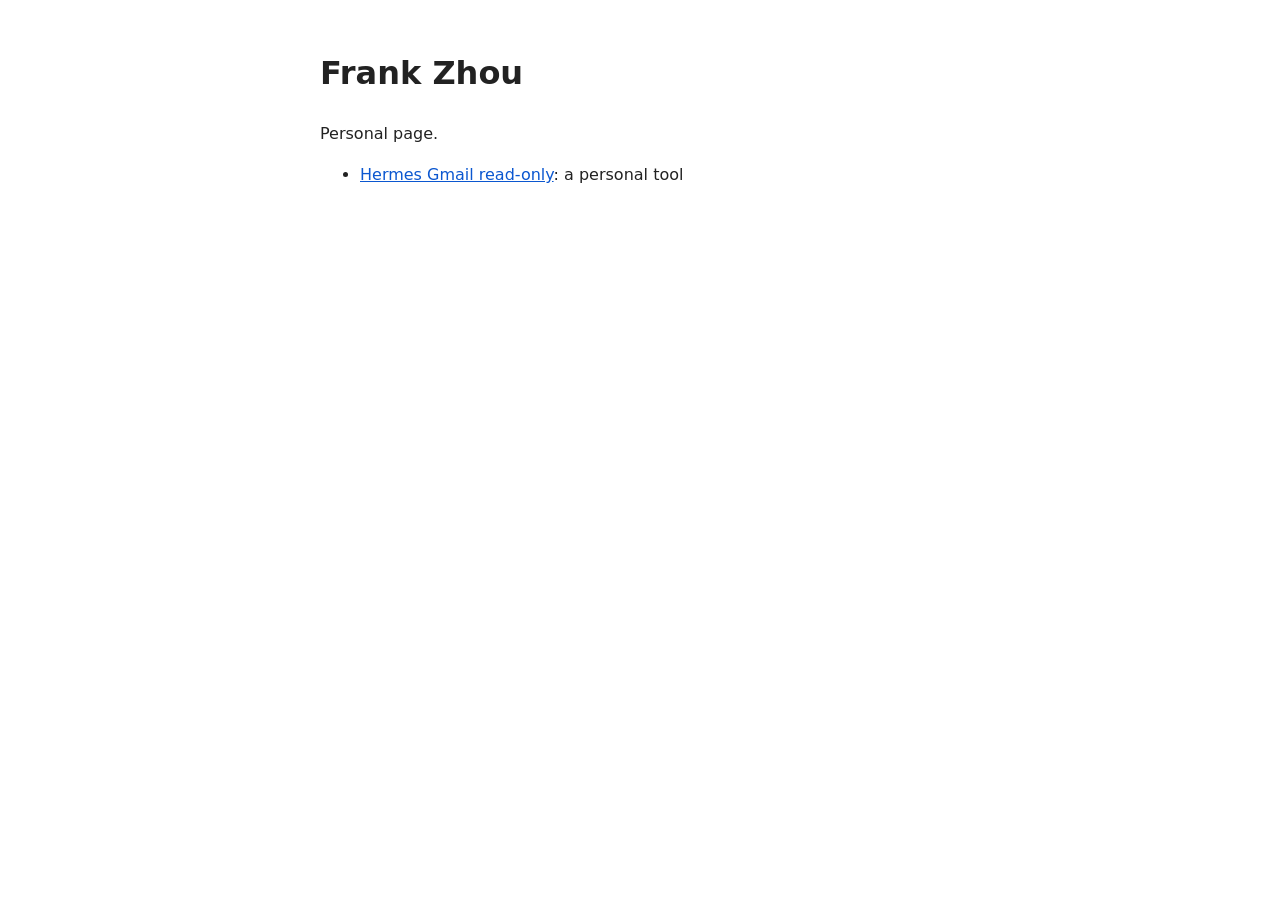
==== index.html @ 93f602d7 "Personal page and Hermes Gmail read-only app pages Co-Authored-By: Claude Opus 5.5 <noreply@anthropi" ====
<!doctype html>
<html lang="en">
<head><meta charset="utf-8"><meta name="viewport" content="width=device-width, initial-scale=1"><title>Frank Zhou</title>
<style>body{font:16px/1.6 system-ui,sans-serif;max-width:40rem;margin:3rem auto;padding:0 1rem;color:#222;background:#fff}a{color:#0b57d0}</style></head>
<body>
<h1>Frank Zhou</h1>
<p>Personal page.</p>
<ul><li><a href="hermes-gmail/">Hermes Gmail read-only</a>: a personal tool</li></ul>
</body>
</html>
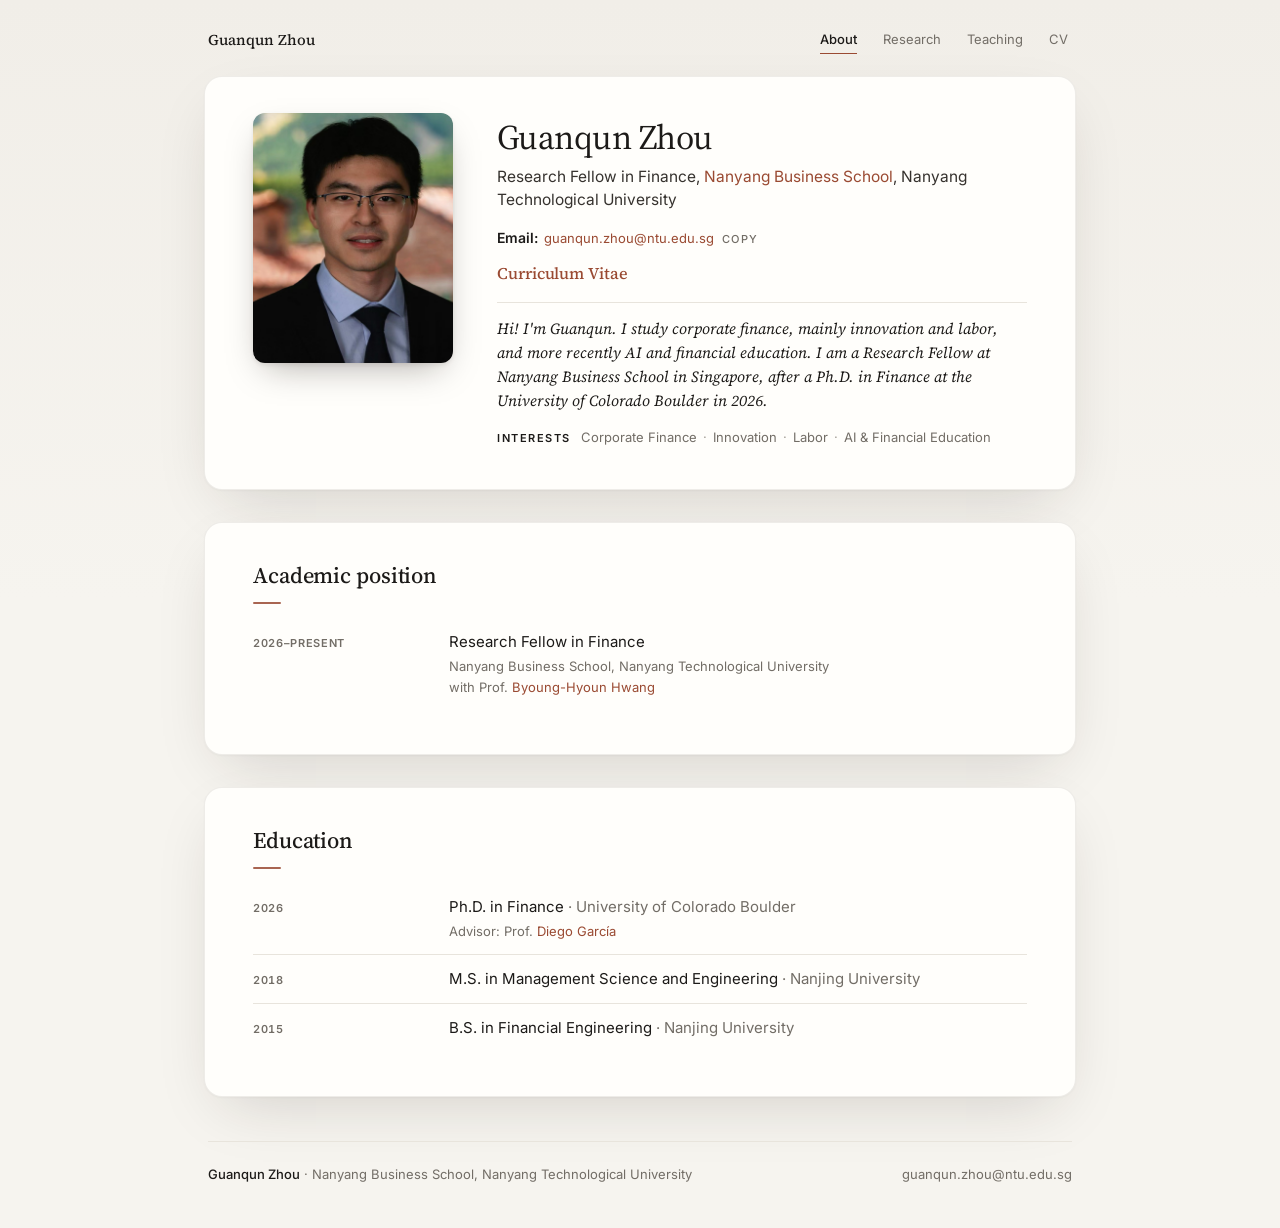
==== commit 239bd3f4: "Publish site 2026-10-26 08:25" ====
--- a/index.html
+++ b/index.html
@@ -1,10 +1,81 @@
 <!doctype html>
 <html lang="en">
-<head><meta charset="utf-8"><meta name="viewport" content="width=device-width, initial-scale=1"><title>Frank Zhou</title>
-<style>body{font:16px/1.6 system-ui,sans-serif;max-width:40rem;margin:3rem auto;padding:0 1rem;color:#222;background:#fff}a{color:#0b57d0}</style></head>
+<head>
+<meta charset="utf-8">
+<meta name="viewport" content="width=device-width, initial-scale=1">
+<title>Guanqun Zhou</title>
+<meta name="description" content="Guanqun Zhou, Research Fellow in Finance at Nanyang Business School, Nanyang Technological University. Corporate finance: innovation, labor, AI and financial education.">
+<link rel="preconnect" href="https://fonts.googleapis.com">
+<link rel="preconnect" href="https://fonts.gstatic.com" crossorigin>
+<link rel="stylesheet" href="https://fonts.googleapis.com/css2?family=Source+Serif+4:ital,opsz,wght@0,8..60,400;0,8..60,500;0,8..60,600;1,8..60,400&family=Inter:wght@400;500;600&display=swap">
+<link rel="stylesheet" href="https://fonts.googleapis.com/css2?family=Noto+Serif+SC:wght@400&text=%E5%91%A8%E5%86%A0%E7%BE%A4&display=swap">
+<link rel="stylesheet" href="style.css">
+<script src="site.js" defer></script>
+</head>
 <body>
-<h1>Frank Zhou</h1>
-<p>Personal page.</p>
-<ul><li><a href="hermes-gmail/">Hermes Gmail read-only</a>: a personal tool</li></ul>
+<svg width="0" height="0" style="position:absolute" aria-hidden="true">
+  <defs>
+    <symbol id="i-chev" viewBox="0 0 12 12"><path d="M2.5 4.5 6 8l3.5-3.5" fill="none" stroke="currentColor" stroke-width="1.6" stroke-linecap="round" stroke-linejoin="round"/></symbol>
+    <symbol id="i-arrow" viewBox="0 0 12 12"><path d="M2 6h8M6.5 2.5 10 6l-3.5 3.5" fill="none" stroke="currentColor" stroke-width="1.6" stroke-linecap="round" stroke-linejoin="round"/></symbol>
+    <symbol id="i-doc" viewBox="0 0 14 14"><path d="M3.5 1.5h4.5l3 3v8h-7.5z M8 1.5v3h3 M5.5 8h4 M5.5 10h3" fill="none" stroke="currentColor" stroke-width="1.3" stroke-linejoin="round" stroke-linecap="round"/></symbol>
+  </defs>
+</svg>
+
+<div class="wrap">
+
+<header class="topbar">
+  <a class="home" href="index.html">Guanqun Zhou</a>
+  <nav aria-label="Site">
+    <a href="index.html" aria-current="page">About</a>
+    <a href="research.html">Research</a>
+    <a href="teaching.html">Teaching</a>
+    <a href="cv.pdf">CV</a>
+  </nav>
+</header>
+
+<main>
+  <section class="card hero about" aria-label="About">
+    <!-- Scene banner: add banner.jpg (about 1900×560, 3.4:1) next to index.html and remove the hidden attribute. -->
+    <div class="banner" role="img" aria-label="Marina Bay, Singapore" hidden></div>
+    <div class="hero-body">
+      <img class="portrait" src="photo.jpg" alt="Portrait of Guanqun Zhou" width="1024" height="1024">
+      <div class="id">
+        <div class="head">
+          <h1 class="name">Guanqun Zhou</h1>
+          <p class="role">Research Fellow in Finance, <a href="https://www.ntu.edu.sg/business" target="_blank" rel="noopener">Nanyang Business School</a>, Nanyang Technological University</p>
+        </div>
+        <dl class="contact-lines">
+          <div><dt>Email:</dt><dd><a class="email" id="email" href="mailto:guanqun.zhou@ntu.edu.sg">guanqun.zhou@ntu.edu.sg</a><button class="copy" id="copyBtn" type="button" aria-label="Copy email address">Copy</button></dd></div>
+        </dl>
+        <a class="cv-link" href="cv.pdf">Curriculum Vitae</a>
+        <p class="greeting">Hi! I'm Guanqun. I study corporate finance, mainly innovation and labor, and more recently AI and financial education. I am a Research Fellow at Nanyang Business School in Singapore, after a Ph.D. in Finance at the University of Colorado Boulder in 2026.</p>
+        <p class="interests"><span class="lbl">Interests</span><span class="nw">Corporate Finance</span> <span class="dot">·</span> <span class="nw">Innovation</span> <span class="dot">·</span> <span class="nw">Labor</span> <span class="dot">·</span> <span class="nw">AI &amp; Financial Education</span></p>
+      </div>
+    </div>
+  </section>
+
+  <section class="card section" aria-labelledby="h-position">
+    <h2 class="sec-title" id="h-position">Academic position</h2>
+    <ul class="rows">
+      <li class="row yearfirst"><span class="k">2026–present</span><span class="what">Research Fellow in Finance<span class="detail">Nanyang Business School, Nanyang Technological University</span><span class="detail">with Prof. <a href="https://www.bhwang.com/index.html" target="_blank" rel="noopener">Byoung-Hyoun Hwang</a></span></span></li>
+    </ul>
+  </section>
+
+  <section class="card section" aria-labelledby="h-education">
+    <h2 class="sec-title" id="h-education">Education</h2>
+    <ul class="rows">
+      <li class="row yearfirst"><span class="k">2026</span><span class="what">Ph.D. in Finance <span class="q">· University of Colorado Boulder</span><span class="detail">Advisor: Prof. <a href="https://leeds-faculty.colorado.edu/garcia/" target="_blank" rel="noopener">Diego García</a></span></span></li>
+      <li class="row yearfirst"><span class="k">2018</span><span class="what">M.S. in Management Science and Engineering <span class="q">· Nanjing University</span></span></li>
+      <li class="row yearfirst"><span class="k">2015</span><span class="what">B.S. in Financial Engineering <span class="q">· Nanjing University</span></span></li>
+    </ul>
+  </section>
+</main>
+
+<footer>
+  <span><span class="name">Guanqun Zhou</span> · Nanyang Business School, Nanyang Technological University</span>
+  <a href="mailto:guanqun.zhou@ntu.edu.sg">guanqun.zhou@ntu.edu.sg</a>
+</footer>
+
+</div>
 </body>
 </html>
--- a/style.css
+++ b/style.css
@@ -0,0 +1,204 @@
+/* guanqunzhou.com — direction D "Charcoal & Rust", multi-page (2026-10-25).
+   Warm paper, near-black ink, one muted rust accent used sparingly (links, short rules, the CV button,
+   the current page in the top bar). Source Serif 4 for the name and headings, Inter for everything else,
+   body 15px. Pages: index.html (About), research.html, teaching.html, papers/*.html; all share this file.
+   Portrait: photo.jpg next to index.html, shown at --portrait wide and 4:5 tall, rounded, soft shadow.
+   A larger photo can replace photo.jpg as-is; keep --portrait <= 180px unless the photo is at least 2x that. */
+:root {
+  --portrait: 200px;
+
+  --page: #f6f4ef;
+  --page-top: #f1eee8;
+  --card: #fffefb;
+  --edge: rgba(40, 32, 24, 0.08);
+  --tint: #f7f4ee;
+  --ink: #1c1a18;
+  --text: #36322e;
+  --muted: #726d66;
+  --faint: #a29d95;
+  --rule: #e8e4dc;
+  --accent: #9a4a32;           /* muted rust */
+  --accent-soft: rgba(154, 74, 50, 0.08);
+  --on-accent: #fffaf6;
+  --band-a: #2b2825;
+  --band-b: #332f2b;
+  --shadow: 0 1px 2px rgba(40, 30, 20, 0.03), 0 22px 60px -20px rgba(40, 30, 20, 0.18);
+
+  --serif: 'Source Serif 4', 'Source Serif Pro', Georgia, 'Times New Roman', serif;
+  --sans: 'Inter', system-ui, -apple-system, 'Segoe UI', Roboto, Arial, sans-serif;
+  --cjk: 'Noto Serif SC', 'Songti SC', 'STSong', 'SimSun', serif;
+  color-scheme: light;
+}
+
+*, *::before, *::after { box-sizing: border-box; }
+html { -webkit-text-size-adjust: 100%; }
+body {
+  margin: 0; min-height: 100vh;
+  background: linear-gradient(180deg, var(--page-top) 0, var(--page) 600px) var(--page);
+  color: var(--text);
+  font-family: var(--sans); font-size: 15px; line-height: 1.6;
+  -webkit-font-smoothing: antialiased; text-rendering: optimizeLegibility;
+}
+a { color: var(--accent); text-decoration: none; }
+a:hover { text-decoration: underline; text-underline-offset: 0.2em; text-decoration-thickness: 1px; }
+a:focus-visible, button:focus-visible { outline: 2px solid var(--accent); outline-offset: 3px; border-radius: 3px; }
+p { margin: 0; }
+h1, h2, h3 { margin: 0; color: var(--ink); }
+ul { list-style: none; margin: 0; padding: 0; }
+[hidden] { display: none !important; }
+
+.wrap { max-width: 920px; margin: 0 auto; padding: 0 24px; }
+
+/* ---------- Top bar ---------- */
+.topbar { display: flex; align-items: center; justify-content: space-between; gap: 16px; padding: 26px 4px 22px; }
+.topbar .home { font-family: var(--serif); font-size: 15px; font-weight: 500; color: var(--ink); letter-spacing: 0.005em; }
+.topbar .home:hover { text-decoration: none; }
+.topbar nav { display: flex; align-items: center; gap: 26px; }
+.topbar nav a { font-size: 13px; color: var(--muted); padding: 3px 0; border-bottom: 1px solid transparent; }
+.topbar nav a:hover { color: var(--ink); text-decoration: none; border-bottom-color: var(--accent); }
+.topbar nav a[aria-current="page"] { color: var(--ink); font-weight: 500; border-bottom-color: var(--accent); }
+.topbar nav a:last-child { margin-right: 4px; }
+
+main > .card:first-child { margin-top: 0; }
+.card { background: var(--card); border: 1px solid var(--edge); border-radius: 18px; box-shadow: var(--shadow); }
+
+/* ---------- Identity card (About) ---------- */
+.hero { overflow: hidden; }
+/* The About card has no band: the portrait sits on the plain card.
+   The charcoal band is kept only on paper pages, where it carries the title. */
+.band { background: linear-gradient(100deg, var(--band-a), var(--band-b)); }
+.banner { height: 200px; background: var(--band-a) center 42% / cover no-repeat; background-image: linear-gradient(rgba(28, 24, 20, 0.04), rgba(28, 24, 20, 0.38)), url("banner.jpg"); }
+.hero-body { display: grid; grid-template-columns: var(--portrait) minmax(0, 1fr); column-gap: 44px; padding: 36px 48px 42px; align-items: start; }
+/* Portrait: a plain 4:5 rectangle with rounded corners and a soft shadow, as on a well-made
+   academic page; no frame, no feather. The square source is cropped to 4:5 by object-fit. */
+.portrait {
+  display: block; width: var(--portrait); height: calc(var(--portrait) * 1.25);
+  object-fit: cover; object-position: center 25%;
+  border-radius: 12px; background: var(--tint);
+  box-shadow: 0 2px 4px rgba(20, 14, 10, 0.08), 0 14px 34px -12px rgba(20, 14, 10, 0.35);
+}
+.id { min-width: 0; padding-top: 6px; }
+h1.name { font-family: var(--serif); font-weight: 400; font-size: clamp(1.8rem, 3vw, 2.15rem); line-height: 1.1; letter-spacing: -0.015em; }
+.cn { display: block; margin-top: 8px; font-family: var(--cjk); font-weight: 400; font-size: 15px; letter-spacing: 0.22em; color: var(--faint); }
+.role { margin-top: 8px; font-size: 15.5px; color: var(--text); line-height: 1.5; }
+.role a { color: var(--accent); }
+.contact-lines { margin: 16px 0 0; }
+.contact-lines div { display: flex; flex-wrap: wrap; align-items: baseline; gap: 4px 6px; font-size: 14px; line-height: 1.6; }
+.contact-lines dt { font-weight: 600; color: var(--ink); }
+.contact-lines dd { margin: 0; }
+.contact-lines dd a { color: var(--accent); }
+.cv-link { display: inline-block; margin-top: 10px; font-family: var(--serif); font-size: 1.02rem; font-weight: 500; color: var(--accent); letter-spacing: -0.005em; }
+.greeting { margin-top: 16px; padding-top: 14px; border-top: 1px solid var(--rule); max-width: 44rem; font-family: var(--serif); font-style: italic; font-size: 15.5px; line-height: 1.55; color: var(--ink); text-wrap: pretty; }
+.interests { margin-top: 14px; font-size: 13px; color: var(--muted); }
+.interests .lbl { font-size: 11px; font-weight: 600; letter-spacing: 0.14em; text-transform: uppercase; color: var(--ink); margin-right: 10px; }
+.interests .nw { white-space: nowrap; }
+.interests .dot { color: var(--faint); margin: 0 2px; }
+
+.contact { margin-top: 22px; display: flex; flex-wrap: wrap; align-items: center; gap: 10px 16px; }
+.cv-btn { display: inline-flex; align-items: center; gap: 7px; font-size: 13px; font-weight: 500; padding: 6px 14px; border-radius: 999px; color: var(--on-accent); background: var(--accent); }
+.cv-btn:hover { text-decoration: none; filter: brightness(1.07); }
+.cv-btn svg { width: 13px; height: 13px; }
+.email { font-size: 13px; color: var(--text); }
+.copy { font: 500 11px/1 var(--sans); letter-spacing: 0.12em; text-transform: uppercase; color: var(--muted); background: none; border: 0; padding: 4px 2px; margin-left: 6px; cursor: pointer; }
+.copy:hover { color: var(--accent); }
+
+/* ---------- Sections ---------- */
+.section { margin-top: 32px; padding: 40px 48px 44px; scroll-margin-top: 20px; }
+.section .sec-title { font-family: var(--serif); font-weight: 500; font-size: 1.4rem; line-height: 1.2; letter-spacing: -0.005em; }
+.section .sec-title::after { content: ""; display: block; width: 28px; height: 2px; margin-top: 12px; background: var(--accent); border-radius: 2px; opacity: 0.85; }
+.sub-where { margin-top: 18px; font-size: 13px; color: var(--muted); }
+.label { font-size: 11px; font-weight: 600; letter-spacing: 0.14em; text-transform: uppercase; color: var(--muted); }
+.group-label { display: flex; align-items: center; gap: 12px; margin-top: 30px; }
+.group-label::after { content: ""; flex: 1; height: 1px; background: var(--rule); }
+
+/* Papers */
+.paper { padding: 20px 0 22px; border-bottom: 1px solid var(--rule); }
+.paper:last-child { border-bottom: 0; padding-bottom: 0; }
+.paper-title { font-family: var(--serif); font-weight: 600; font-size: 1.1rem; line-height: 1.38; letter-spacing: -0.003em; text-wrap: pretty; }
+.paper-title a { color: inherit; }
+.paper-title a:hover { color: var(--accent); text-decoration: none; }
+.meta { margin-top: 5px; font-size: 13px; color: var(--muted); line-height: 1.55; }
+.meta a { color: var(--text); text-decoration: underline; text-decoration-color: var(--rule); text-underline-offset: 0.22em; }
+.meta a:hover { color: var(--accent); text-decoration-color: var(--accent); }
+.actions { margin-top: 9px; display: flex; gap: 18px; align-items: center; }
+.tbtn { display: inline-flex; align-items: center; gap: 5px; font: 500 13px/1.4 var(--sans); color: var(--accent); background: none; border: 0; padding: 0; cursor: pointer; }
+.tbtn:hover { text-decoration: underline; text-underline-offset: 0.2em; }
+.tbtn svg { width: 11px; height: 11px; transition: transform .2s ease; }
+.tbtn[aria-expanded="true"] svg { transform: rotate(180deg); }
+.abstract { margin-top: 14px; padding: 18px 22px 18px; border-radius: 10px; background: var(--tint); }
+.abstract p.text { font-family: var(--serif); font-size: 15px; line-height: 1.65; color: var(--text); max-width: 44rem; hyphens: auto; text-wrap: pretty; }
+.abstract .talks { margin-top: 12px; font-size: 13px; color: var(--muted); }
+.abstract .talks b { font-weight: 600; color: var(--ink); }
+.note { color: var(--faint); }
+
+/* Rows (teaching, education) */
+.rows { margin-top: 22px; }
+.row { display: grid; grid-template-columns: 172px minmax(0, 1fr) auto; column-gap: 24px; padding: 12px 0; border-top: 1px solid var(--rule); align-items: baseline; }
+.row:first-child { border-top: 0; padding-top: 4px; }
+.row.cont { border-top: 0; padding-top: 2px; }
+.row .k { font-size: 11px; font-weight: 600; letter-spacing: 0.12em; white-space: nowrap; text-transform: uppercase; color: var(--muted); }
+.row .what { color: var(--ink); }
+.row .what .q { color: var(--muted); }
+.row .when { font-size: 13px; color: var(--muted); font-variant-numeric: tabular-nums; white-space: nowrap; }
+.row .detail { display: block; margin-top: 2px; font-size: 13px; color: var(--muted); }
+.row .detail + .detail { margin-top: 0; }
+.row .detail b { font-weight: 600; color: var(--text); }
+.row.yearfirst { grid-template-columns: 172px minmax(0, 1fr); }
+.row.yearfirst .k { font-variant-numeric: tabular-nums; letter-spacing: 0.06em; }
+
+/* ---------- Paper page ---------- */
+.paper-hero .band { height: auto; padding: 26px 48px 30px; }
+.crumb { display: flex; align-items: center; gap: 8px; font-size: 13px; color: rgba(246, 240, 232, 0.55); }
+.crumb a { color: rgba(246, 240, 232, 0.85); }
+.crumb a:hover { color: #fff; text-decoration: underline; }
+.crumb svg { width: 11px; height: 11px; transform: rotate(180deg); }
+.paper-hero h1 { margin-top: 18px; max-width: 40rem; font-family: var(--serif); font-weight: 500; font-size: 1.75rem; line-height: 1.22; letter-spacing: -0.01em; color: #f6f1ea; text-wrap: balance; }
+.paper-hero .by { padding: 20px 48px 22px; font-size: 15px; color: var(--muted); }
+.paper-hero .by .me { color: var(--ink); font-weight: 500; }
+.paper-hero .by a { color: var(--text); text-decoration: underline; text-decoration-color: var(--rule); text-underline-offset: 0.22em; }
+.paper-hero .by a:hover { color: var(--accent); text-decoration-color: var(--accent); }
+.lead { margin-top: 22px; font-family: var(--serif); font-size: 16px; line-height: 1.7; max-width: 42rem; color: var(--text); hyphens: auto; text-wrap: pretty; }
+.pending { font-family: var(--serif); font-style: italic; font-size: 14px; color: var(--faint); }
+.footnote { margin-top: 10px; font-size: 13px; color: var(--faint); }
+
+/* ---------- Footer ---------- */
+footer { margin: 44px 4px 0; padding: 22px 0 44px; border-top: 1px solid var(--rule); display: flex; flex-wrap: wrap; justify-content: space-between; gap: 6px 24px; font-size: 13px; color: var(--muted); }
+footer .name { color: var(--ink); font-weight: 500; }
+footer a { color: var(--muted); }
+
+/* ---------- Phone ---------- */
+@media (max-width: 720px) {
+  :root { --portrait: 140px; }
+  .banner { height: 140px; }
+  .wrap { padding: 0 16px; }
+  .topbar { padding: 16px 2px 14px; }
+  .topbar .home { display: none; }
+  .topbar nav { width: 100%; justify-content: space-between; gap: 12px; }
+  .card { border-radius: 12px; }
+  .hero-body { display: block; padding: 24px 20px 28px; }
+  .portrait { margin: 0 auto; }
+  .id { padding-top: 14px; }
+  .id .head { text-align: center; }
+  h1.name { font-size: 1.7rem; }
+  .role { font-size: 15px; text-wrap: balance; }
+  .contact-lines div { justify-content: center; }
+  .cv-link { display: block; text-align: center; }
+  .interests .lbl { display: block; margin: 0 0 2px; }
+  .section { margin-top: 16px; padding: 28px 20px 30px; }
+  .row, .row.yearfirst { grid-template-columns: minmax(0, 1fr) auto; row-gap: 2px; }
+  .row .k { grid-column: 1 / -1; }
+  .row.yearfirst .what { grid-column: 1 / -1; }
+  .row.cont { padding-top: 6px; }
+  .abstract { margin-inline: -8px; padding: 16px 16px; }
+  .paper-hero .band { padding: 20px 20px 24px; }
+  .paper-hero h1 { font-size: 1.45rem; }
+  .paper-hero .by { padding: 16px 20px 18px; }
+  footer { flex-direction: column; }
+}
+@media (prefers-reduced-motion: reduce) { * { transition: none !important; } }
+@media print {
+  body { background: #fff; }
+  .card { box-shadow: none; }
+  .topbar nav, .actions, .copy { display: none; }
+  .abstract[hidden] { display: block !important; }
+}
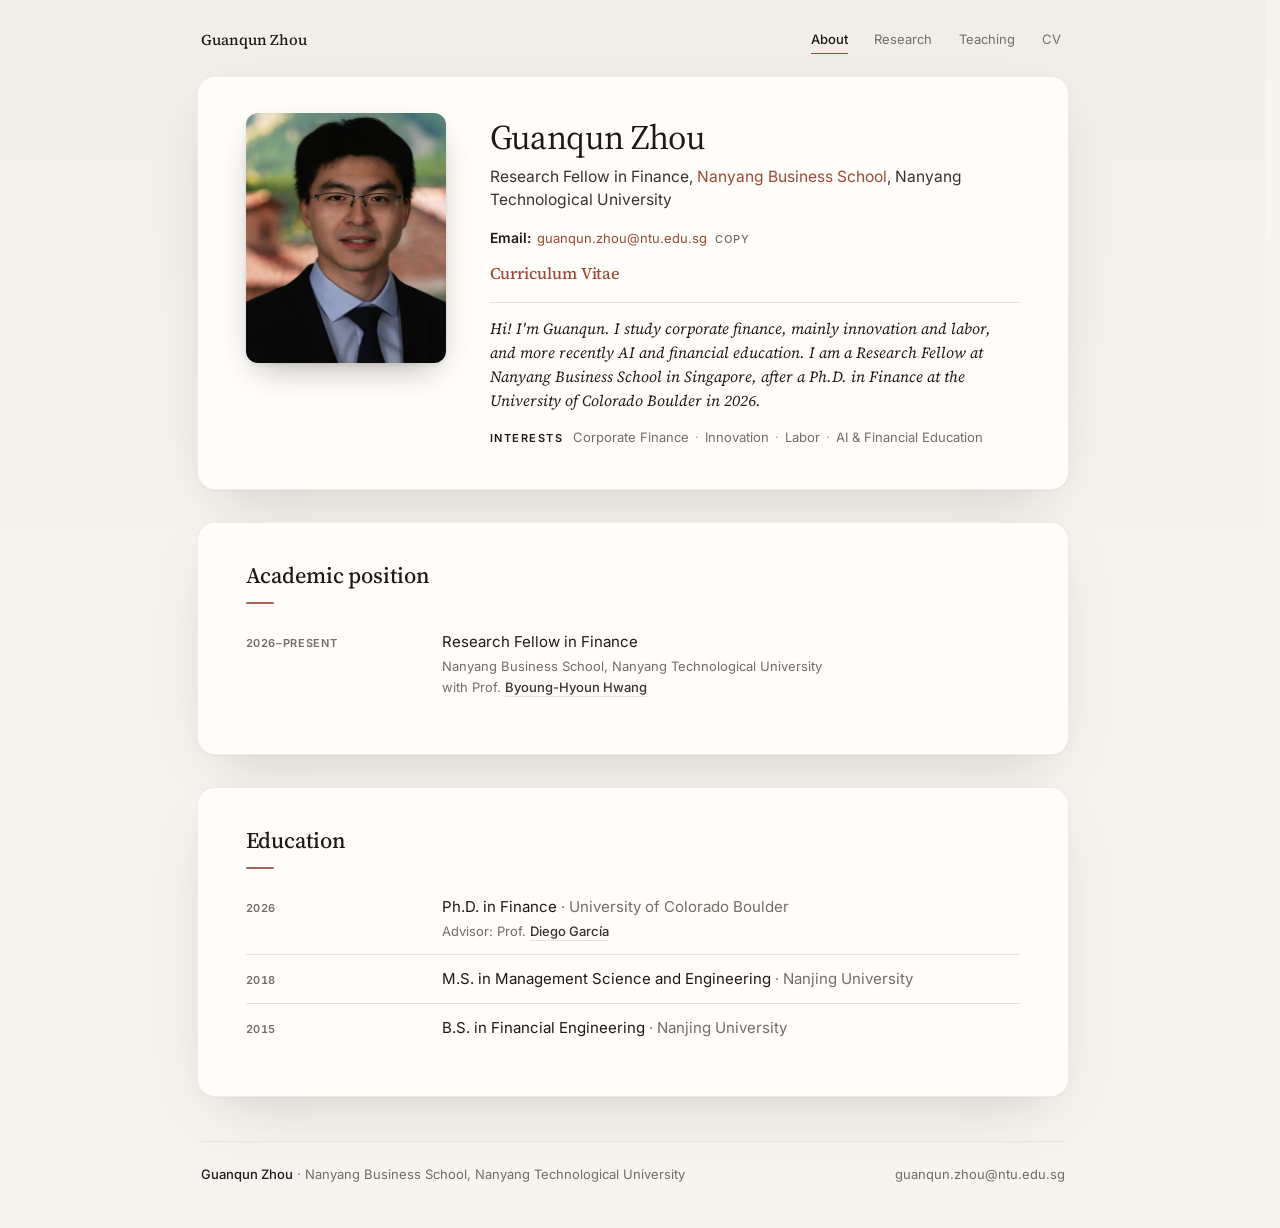
==== commit 8b376222: "Publish site 2026-10-26 15:21" ====
--- a/index.html
+++ b/index.html
@@ -5,10 +5,9 @@
 <meta name="viewport" content="width=device-width, initial-scale=1">
 <title>Guanqun Zhou</title>
 <meta name="description" content="Guanqun Zhou, Research Fellow in Finance at Nanyang Business School, Nanyang Technological University. Corporate finance: innovation, labor, AI and financial education.">
-<link rel="preconnect" href="https://fonts.googleapis.com">
-<link rel="preconnect" href="https://fonts.gstatic.com" crossorigin>
-<link rel="stylesheet" href="https://fonts.googleapis.com/css2?family=Source+Serif+4:ital,opsz,wght@0,8..60,400;0,8..60,500;0,8..60,600;1,8..60,400&family=Inter:wght@400;500;600&display=swap">
-<link rel="stylesheet" href="https://fonts.googleapis.com/css2?family=Noto+Serif+SC:wght@400&text=%E5%91%A8%E5%86%A0%E7%BE%A4&display=swap">
+<link rel="preload" href="fonts/inter-latin.woff2" as="font" type="font/woff2" crossorigin>
+<link rel="preload" href="fonts/source-serif-4-latin.woff2" as="font" type="font/woff2" crossorigin>
+<link rel="preload" href="fonts/source-serif-4-italic-latin.woff2" as="font" type="font/woff2" crossorigin>
 <link rel="stylesheet" href="style.css">
 <script src="site.js" defer></script>
 </head>
@@ -26,10 +25,10 @@
 <header class="topbar">
   <a class="home" href="index.html">Guanqun Zhou</a>
   <nav aria-label="Site">
-    <a href="index.html" aria-current="page">About</a>
-    <a href="research.html">Research</a>
-    <a href="teaching.html">Teaching</a>
-    <a href="cv.pdf">CV</a>
+    <a href="index.html" aria-current="page" data-label="About">About</a>
+    <a href="research.html" data-label="Research">Research</a>
+    <a href="teaching.html" data-label="Teaching">Teaching</a>
+    <a href="cv.pdf" data-label="CV">CV</a>
   </nav>
 </header>
 
--- a/style.css
+++ b/style.css
@@ -4,6 +4,13 @@
    body 15px. Pages: index.html (About), research.html, teaching.html, papers/*.html; all share this file.
    Portrait: photo.jpg next to index.html, shown at --portrait wide and 4:5 tall, rounded, soft shadow.
    A larger photo can replace photo.jpg as-is; keep --portrait <= 180px unless the photo is at least 2x that. */
+/* Fonts are served from this site (fonts/, latin subset, SIL Open Font Licence, files from Google Fonts on
+   2026-10-26), not from Google: no extra connections, no visitor data to Google, cached with the site. The latin
+   subset covers every character the pages use (incl. í · – — “ ”); add latin-ext files if that changes. */
+@font-face { font-family: 'Inter'; font-style: normal; font-weight: 400 600; font-display: swap; src: url("fonts/inter-latin.woff2") format("woff2"); }
+@font-face { font-family: 'Source Serif 4'; font-style: normal; font-weight: 400 600; font-display: swap; src: url("fonts/source-serif-4-latin.woff2") format("woff2"); }
+@font-face { font-family: 'Source Serif 4'; font-style: italic; font-weight: 400; font-display: swap; src: url("fonts/source-serif-4-italic-latin.woff2") format("woff2"); }
+
 :root {
   --portrait: 200px;
 
@@ -31,7 +38,9 @@
 }
 
 *, *::before, *::after { box-sizing: border-box; }
-html { -webkit-text-size-adjust: 100%; }
+/* Reserve the scrollbar's space on every page, so a short page (Teaching) does not sit 7.5px further right than
+   the others where the system shows scrollbars. */
+html { -webkit-text-size-adjust: 100%; scrollbar-gutter: stable; }
 body {
   margin: 0; min-height: 100vh;
   background: linear-gradient(180deg, var(--page-top) 0, var(--page) 600px) var(--page);
@@ -58,6 +67,10 @@
 .topbar nav a:hover { color: var(--ink); text-decoration: none; border-bottom-color: var(--accent); }
 .topbar nav a[aria-current="page"] { color: var(--ink); font-weight: 500; border-bottom-color: var(--accent); }
 .topbar nav a:last-child { margin-right: 4px; }
+/* Each link is as wide as its own label in the current-page weight, so the bolder current link does not push the
+   others sideways when moving between pages. */
+.topbar nav a { display: inline-flex; flex-direction: column; align-items: center; }
+.topbar nav a::after { content: attr(data-label); font-weight: 500; height: 0; overflow: hidden; visibility: hidden; }
 
 main > .card:first-child { margin-top: 0; }
 .card { background: var(--card); border: 1px solid var(--edge); border-radius: 18px; box-shadow: var(--shadow); }
@@ -143,6 +156,9 @@
 .row .detail { display: block; margin-top: 2px; font-size: 13px; color: var(--muted); }
 .row .detail + .detail { margin-top: 0; }
 .row .detail b { font-weight: 600; color: var(--text); }
+/* Supervisor and advisor names: charcoal with a faint hairline, not rust (Frank, 2026-10-26); rust only on hover. */
+.row .detail a { color: var(--text); font-weight: 500; padding-bottom: 1px; border-bottom: 1px solid var(--rule); }
+.row .detail a:hover { text-decoration: none; color: var(--ink); border-bottom-color: var(--accent); }
 .row.yearfirst { grid-template-columns: 172px minmax(0, 1fr); }
 .row.yearfirst .k { font-variant-numeric: tabular-nums; letter-spacing: 0.06em; }
 
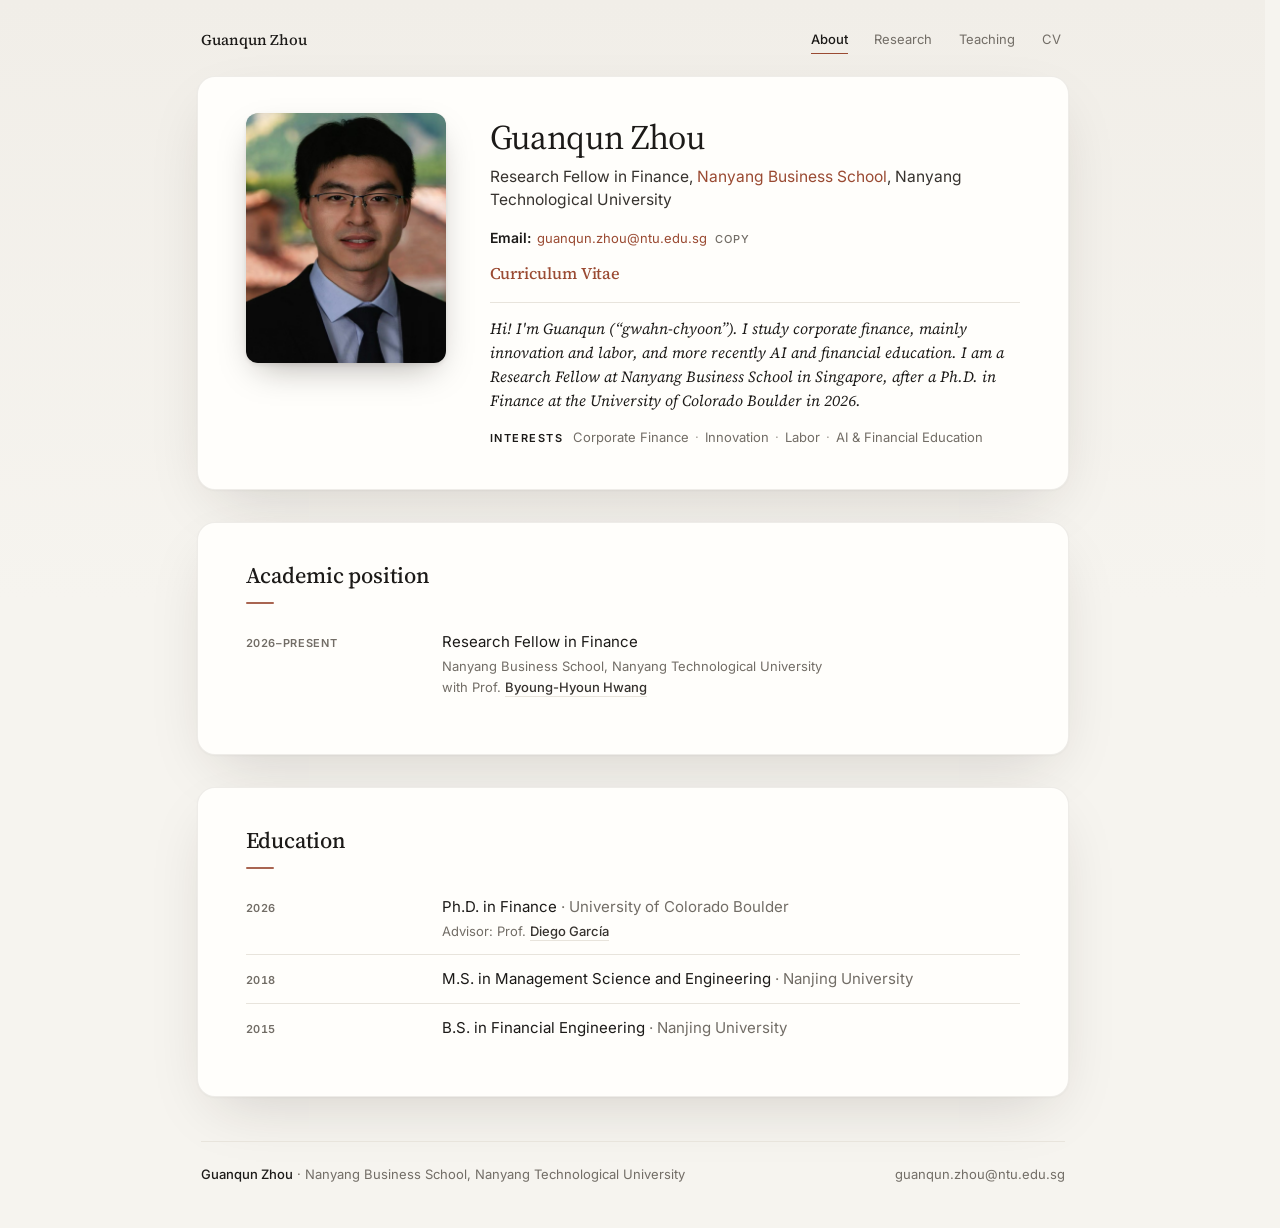
==== commit 025570c9: "Publish site 2026-10-27 22:02" ====
--- a/index.html
+++ b/index.html
@@ -8,6 +8,9 @@
 <link rel="preload" href="fonts/inter-latin.woff2" as="font" type="font/woff2" crossorigin>
 <link rel="preload" href="fonts/source-serif-4-latin.woff2" as="font" type="font/woff2" crossorigin>
 <link rel="preload" href="fonts/source-serif-4-italic-latin.woff2" as="font" type="font/woff2" crossorigin>
+<link rel="icon" href="favicon.svg" type="image/svg+xml">
+<link rel="icon" href="favicon.ico" sizes="48x48">
+<link rel="apple-touch-icon" href="apple-touch-icon.png">
 <link rel="stylesheet" href="style.css">
 <script src="site.js" defer></script>
 </head>
@@ -47,7 +50,7 @@
           <div><dt>Email:</dt><dd><a class="email" id="email" href="mailto:guanqun.zhou@ntu.edu.sg">guanqun.zhou@ntu.edu.sg</a><button class="copy" id="copyBtn" type="button" aria-label="Copy email address">Copy</button></dd></div>
         </dl>
         <a class="cv-link" href="cv.pdf">Curriculum Vitae</a>
-        <p class="greeting">Hi! I'm Guanqun. I study corporate finance, mainly innovation and labor, and more recently AI and financial education. I am a Research Fellow at Nanyang Business School in Singapore, after a Ph.D. in Finance at the University of Colorado Boulder in 2026.</p>
+        <p class="greeting">Hi! I'm Guanqun (“gwahn-chyoon”). I study corporate finance, mainly innovation and labor, and more recently AI and financial education. I am a Research Fellow at Nanyang Business School in Singapore, after a Ph.D. in Finance at the University of Colorado Boulder in 2026.</p>
         <p class="interests"><span class="lbl">Interests</span><span class="nw">Corporate Finance</span> <span class="dot">·</span> <span class="nw">Innovation</span> <span class="dot">·</span> <span class="nw">Labor</span> <span class="dot">·</span> <span class="nw">AI &amp; Financial Education</span></p>
       </div>
     </div>
